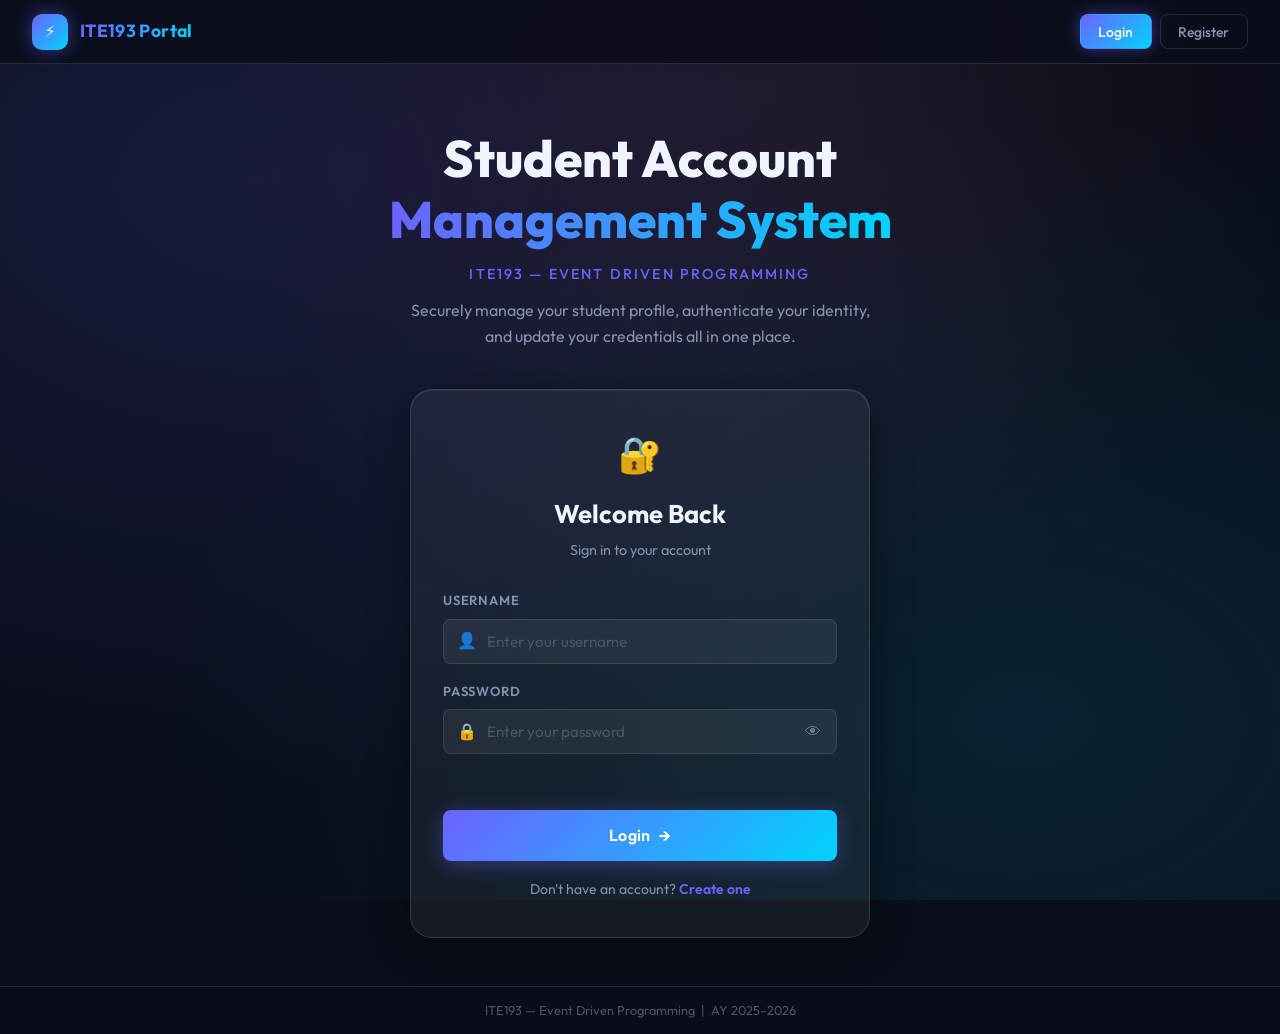
==== dashboard.html @ f65d2215 "Initial commit" ====
<!DOCTYPE html>
<html lang="en">

<head>
    <meta charset="UTF-8" />
    <meta http-equiv="refresh" content="0; url=index.html" />
    <title>Redirecting…</title>
</head>

<body>
    <script>
        // Dashboard is now embedded in index.html (SPA).
        // Redirect immediately so old links still work.
        window.location.replace('index.html');
    </script>
</body>

</html>
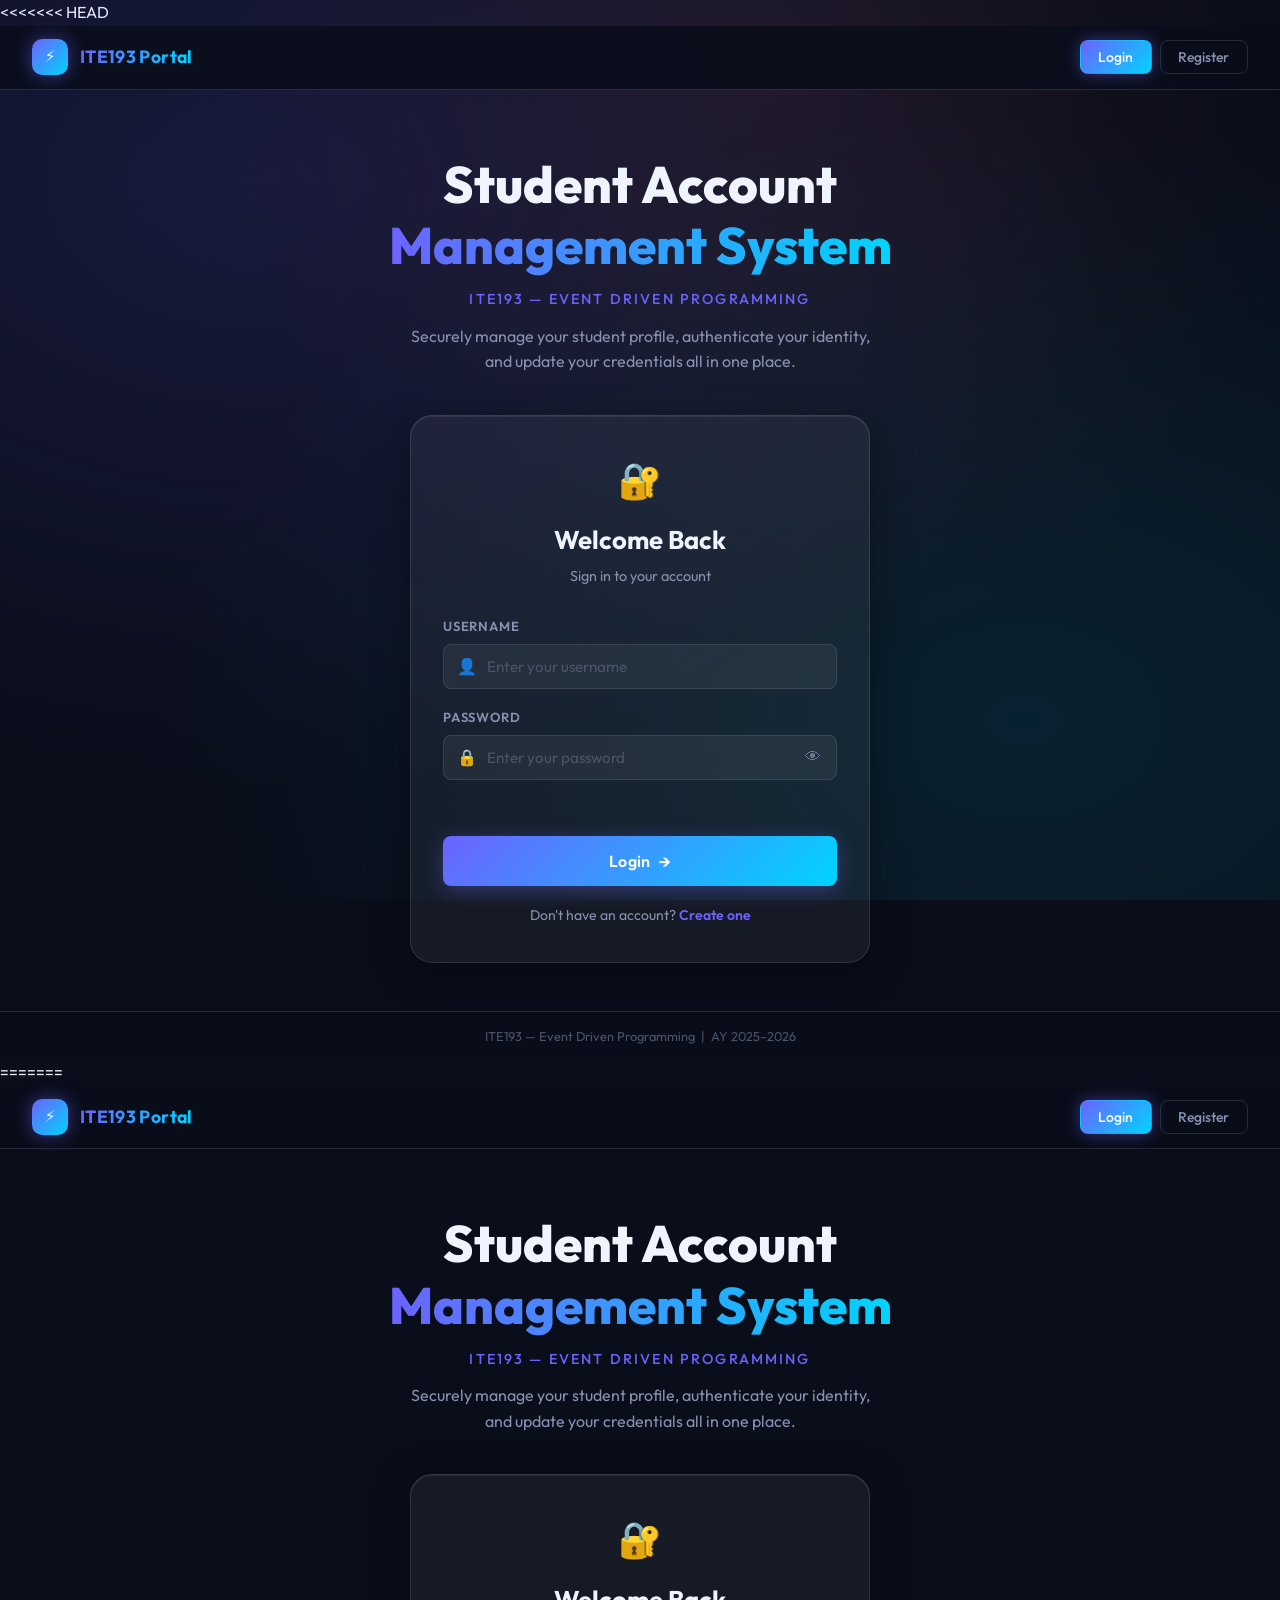
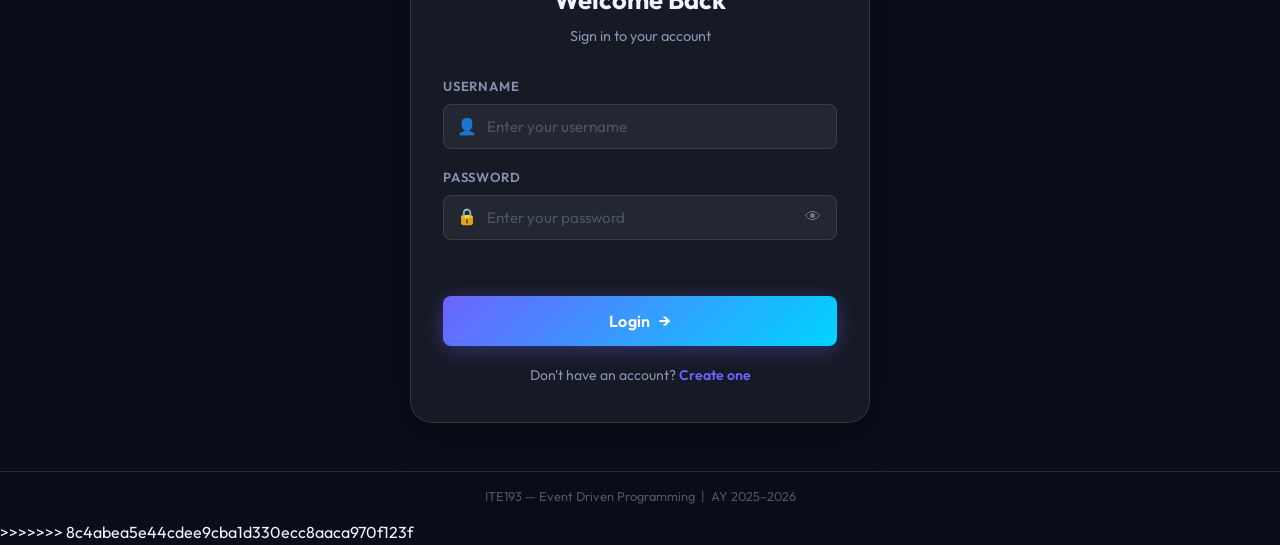
==== commit 544d071e: "Merge local and remote history" ====
--- a/dashboard.html
+++ b/dashboard.html
@@ -1,3 +1,4 @@
+<<<<<<< HEAD
 <!DOCTYPE html>
 <html lang="en">
 
@@ -15,4 +16,23 @@
     </script>
 </body>
 
+=======
+<!DOCTYPE html>
+<html lang="en">
+
+<head>
+    <meta charset="UTF-8" />
+    <meta http-equiv="refresh" content="0; url=index.html" />
+    <title>Redirecting…</title>
+</head>
+
+<body>
+    <script>
+        // Dashboard is now embedded in index.html (SPA).
+        // Redirect immediately so old links still work.
+        window.location.replace('index.html');
+    </script>
+</body>
+
+>>>>>>> 8c4abea5e44cdee9cba1d330ecc8aaca970f123f
 </html>
